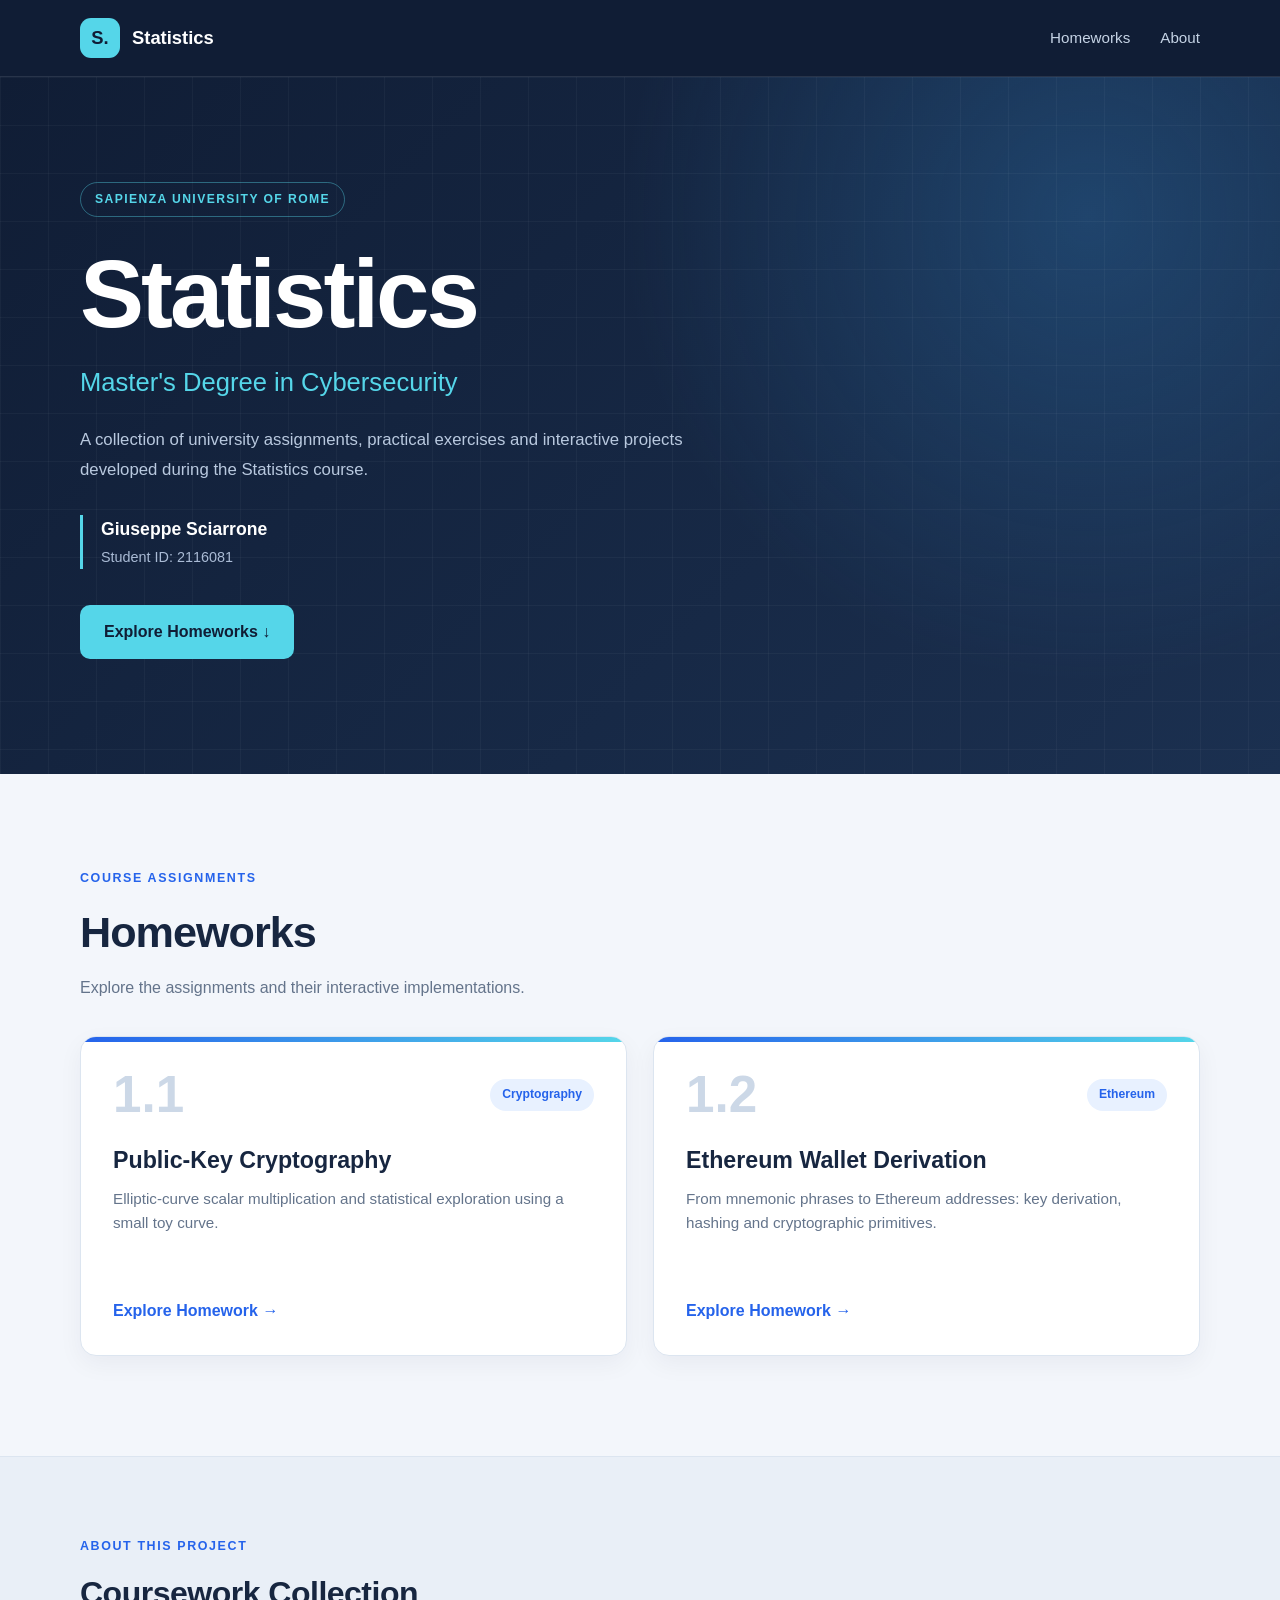
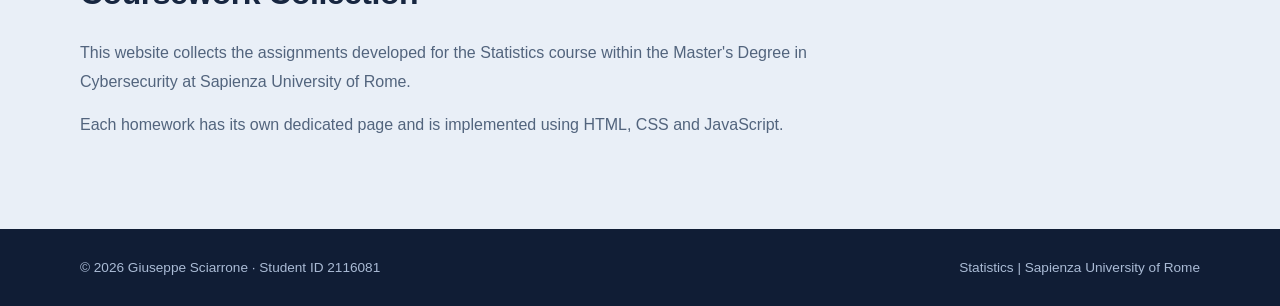
==== index.html @ 92351cca "." ====
<!DOCTYPE html>
<html lang="en">

<head>
    <meta charset="UTF-8">
    <meta name="viewport" content="width=device-width, initial-scale=1.0">

    <title>Statistics | Giuseppe Sciarrone</title>

    <link rel="stylesheet" href="assets/css/style.css">
</head>

<body>

    <!-- NAVIGATION BAR -->
    <nav class="navbar">
        <div class="container nav-content">

            <a href="index.html" class="nav-logo">
                <span class="logo-icon">S.</span>
                <span>Statistics</span>
            </a>

            <div class="nav-links">
                <a href="#homeworks">Homeworks</a>
                <a href="#about">About</a>
            </div>

        </div>
    </nav>

    <!-- HERO SECTION -->
    <header class="hero">
        <div class="container hero-content">

            <span class="hero-label">
                SAPIENZA UNIVERSITY OF ROME
            </span>

            <h1>Statistics</h1>

            <p class="hero-subtitle">
                Master's Degree in Cybersecurity
            </p>

            <p class="hero-description">
                A collection of university assignments,
                practical exercises and interactive projects
                developed during the Statistics course.
            </p>

            <div class="student-info">
                <span class="student-name">
                    Giuseppe Sciarrone
                </span>

                <span class="student-id">
                    Student ID: 2116081
                </span>
            </div>

            <a href="#homeworks" class="hero-button">
                Explore Homeworks &darr;
            </a>

        </div>
    </header>

    <!-- HOMEWORKS SECTION -->
    <main>

        <section id="homeworks" class="homeworks-section">
            <div class="container">

                <div class="section-heading">
                    <div>
                        <span class="section-label">
                            COURSE ASSIGNMENTS
                        </span>

                        <h2>Homeworks</h2>

                        <p>
                            Explore the assignments and
                            their interactive implementations.
                        </p>
                    </div>
                </div>

                <div class="homework-grid">

                    <!-- HOMEWORK 1 -->
                    <article class="homework-card">

                        <div class="card-top">
                            <span class="card-number">1.1</span>
                            <span class="card-tag">Cryptography</span>
                        </div>

                        <div class="card-content">
                            <h3>Public-Key Cryptography</h3>

                            <p>
                                Elliptic-curve scalar multiplication
                                and statistical exploration using
                                a small toy curve.
                            </p>
                        </div>

                        <a href="homeworks/hw1/hw1.html"
                           class="card-link">
                            Explore Homework &rarr;
                        </a>

                    </article>

                    <!-- HOMEWORK 2 -->
                    <article class="homework-card">

                        <div class="card-top">
                            <span class="card-number">1.2</span>
                            <span class="card-tag">Ethereum</span>
                        </div>

                        <div class="card-content">
                            <h3>Ethereum Wallet Derivation</h3>

                            <p>
                                From mnemonic phrases to Ethereum
                                addresses: key derivation, hashing
                                and cryptographic primitives.
                            </p>
                        </div>

                        <a href="homeworks/hw2/hw2.html"
                           class="card-link">
                            Explore Homework &rarr;
                        </a>

                    </article>

                </div>

            </div>
        </section>

        <!-- ABOUT SECTION -->
        <section id="about" class="about-section">
            <div class="container about-content">

                <span class="section-label">
                    ABOUT THIS PROJECT
                </span>

                <h2>Coursework Collection</h2>

                <p>
                    This website collects the assignments
                    developed for the Statistics course
                    within the Master's Degree in Cybersecurity
                    at Sapienza University of Rome.
                </p>

                <p>
                    Each homework has its own dedicated page
                    and is implemented using HTML, CSS
                    and JavaScript.
                </p>

            </div>
        </section>

    </main>

    <!-- FOOTER -->
    <footer class="footer">
        <div class="container footer-content">

            <p>
                &copy; 2026 Giuseppe Sciarrone
                &middot; Student ID 2116081
            </p>

            <p>
                Statistics | Sapienza University of Rome
            </p>

        </div>
    </footer>

</body>
</html>
---- assets/css/style.css ----
/* ==========================================
   STATISTICS HOMEWORKS
   Author: Giuseppe Sciarrone
   Main Stylesheet
========================================== */


/* 1. COLORS AND VARIABLES */

:root {
    --navy: #101d35;
    --navy-light: #1b3050;
    --accent: #55d6e9;
    --blue: #2563eb;

    --background: #f3f6fb;
    --surface: #ffffff;

    --text: #172640;
    --muted: #64748b;
    --border: #dce5f0;

    --radius: 16px;
}


/* 2. GLOBAL STYLES */

* {
    box-sizing: border-box;
}

html {
    scroll-behavior: smooth;
}

body {
    margin: 0;
    font-family: "Segoe UI", Arial, sans-serif;
    background: var(--background);
    color: var(--text);
    line-height: 1.6;
}

a {
    text-decoration: none;
}

a:focus-visible {
    outline: 3px solid var(--accent);
    outline-offset: 4px;
}

.container {
    width: min(1120px, calc(100% - 48px));
    margin: 0 auto;
}


/* 3. NAVIGATION BAR */

.navbar {
    background: var(--navy);
    border-bottom: 1px solid rgba(255, 255, 255, 0.1);
}

.nav-content {
    min-height: 76px;
    display: flex;
    align-items: center;
    justify-content: space-between;
    gap: 24px;
}

.nav-logo {
    display: flex;
    align-items: center;
    gap: 12px;

    color: white;
    font-size: 1.15rem;
    font-weight: 700;
}

.logo-icon {
    display: flex;
    align-items: center;
    justify-content: center;

    width: 40px;
    height: 40px;

    border-radius: 11px;
    background: var(--accent);
    color: var(--navy);
    font-weight: 800;
}

.nav-links {
    display: flex;
    align-items: center;
    gap: 30px;
}

.nav-links a {
    color: #c5d3e5;
    font-size: 0.95rem;
    transition: color 0.2s ease;
}

.nav-links a:hover {
    color: var(--accent);
}


/* 4. HERO SECTION */

.hero {
    position: relative;
    overflow: hidden;

    padding: 105px 0 115px;

    background:
        radial-gradient(
            circle at 85% 20%,
            rgba(49, 126, 190, 0.32),
            transparent 38%
        ),
        linear-gradient(
            135deg,
            #101d35 0%,
            #1b3050 100%
        );

    color: white;
}

/* Decorative grid pattern */

.hero::before {
    content: "";
    position: absolute;
    inset: 0;

    background-image:
        linear-gradient(
            rgba(255, 255, 255, 0.035) 1px,
            transparent 1px
        ),
        linear-gradient(
            90deg,
            rgba(255, 255, 255, 0.035) 1px,
            transparent 1px
        );

    background-size: 48px 48px;
    pointer-events: none;
}

.hero-content {
    position: relative;
    z-index: 1;
    max-width: 1120px;
}

.hero-label {
    display: inline-block;
    margin-bottom: 22px;

    padding: 7px 14px;
    border: 1px solid rgba(85, 214, 233, 0.4);
    border-radius: 30px;

    color: var(--accent);
    font-size: 0.76rem;
    font-weight: 700;
    letter-spacing: 1.4px;
}

.hero h1 {
    margin: 0;
    font-size: clamp(3.5rem, 8vw, 6rem);
    font-weight: 800;
    letter-spacing: -3px;
    line-height: 1.15;
}

.hero-subtitle {
    margin: 12px 0 22px;
    color: var(--accent);
    font-size: clamp(1.15rem, 3vw, 1.6rem);
    font-weight: 500;
}

.hero-description {
    max-width: 620px;
    margin-bottom: 30px;

    color: #b9c9df;
    font-size: 1.05rem;
    line-height: 1.8;
}

.student-info {
    display: flex;
    flex-direction: column;
    gap: 3px;

    margin: 30px 0 36px;
    padding-left: 18px;

    border-left: 3px solid var(--accent);
}

.student-name {
    font-size: 1.1rem;
    font-weight: 700;
}

.student-id {
    color: #aabbd5;
    font-size: 0.9rem;
}

.hero-button {
    display: inline-flex;
    align-items: center;
    gap: 10px;

    padding: 14px 24px;

    background: var(--accent);
    color: var(--navy);

    border-radius: 10px;
    font-weight: 700;

    transition:
        transform 0.2s ease,
        background 0.2s ease;
}

.hero-button:hover {
    background: #8be5f1;
    transform: translateY(-3px);
}


/* 5. HOMEWORKS SECTION */

.homeworks-section {
    padding: 90px 0 100px;
}

.section-label {
    color: var(--blue);
    font-size: 0.78rem;
    font-weight: 800;
    letter-spacing: 1.6px;
}

.section-heading {
    margin-bottom: 36px;
}

.section-heading h2 {
    margin: 8px 0;
    font-size: clamp(2rem, 5vw, 2.7rem);
    letter-spacing: -1px;
}

.section-heading p {
    margin: 0;
    color: var(--muted);
}


/* 6. HOMEWORK CARDS */

.homework-grid {
    display: grid;
    grid-template-columns: repeat(2, minmax(0, 1fr));
    gap: 26px;
}

.homework-card {
    position: relative;
    overflow: hidden;

    display: flex;
    flex-direction: column;

    min-height: 320px;
    padding: 32px;

    background: var(--surface);
    border: 1px solid var(--border);
    border-radius: var(--radius);

    box-shadow: 0 8px 25px rgba(16, 29, 53, 0.05);

    transition:
        transform 0.25s ease,
        box-shadow 0.25s ease;
}

/* Colored line on top of each card */

.homework-card::before {
    content: "";
    position: absolute;
    top: 0;
    left: 0;
    right: 0;

    height: 5px;
    background: linear-gradient(
        90deg,
        var(--blue),
        var(--accent)
    );
}

.homework-card:hover {
    transform: translateY(-6px);
    box-shadow: 0 18px 40px rgba(16, 29, 53, 0.12);
}

.card-top {
    display: flex;
    align-items: center;
    justify-content: space-between;
    gap: 12px;

    margin-bottom: 24px;
}

.card-number {
    color: #ccd8e7;
    font-size: 3.2rem;
    font-weight: 800;
    line-height: 1;
}

.card-tag {
    padding: 6px 12px;

    background: #e8f1ff;
    color: var(--blue);

    border-radius: 30px;
    font-size: 0.76rem;
    font-weight: 700;
}

.card-content h3 {
    margin: 0 0 12px;
    font-size: 1.45rem;
    line-height: 1.3;
}

.card-content p {
    margin: 0 0 28px;
    color: var(--muted);
    font-size: 0.95rem;
}

.card-link {
    display: inline-flex;
    align-items: center;

    width: fit-content;
    margin-top: auto;

    color: var(--blue);
    font-weight: 700;

    transition: transform 0.2s ease;
}

.card-link:hover {
    transform: translateX(5px);
}

/* Homework with multiple exercises */

.homework-card--multi {
    grid-column: 1 / -1;
}

.exercise-grid {
    display: grid;
    grid-template-columns: repeat(auto-fit,
            minmax(min(100%, 280px), 1fr));
    gap: 18px;
}

.exercise-link {
    display: flex;
    flex-direction: column;
    gap: 12px;

    padding: 24px;
    min-height: 215px;

    background: #f1f5fb;
    border: 1px solid #c5d3e5;
    border-radius: 12px;

    transition:
        background 0.2s ease,
        border-color 0.2s ease,
        transform 0.2s ease,
        box-shadow 0.2s ease;
}

.exercise-link:hover {
    background: #e8f1ff;
    border-color: var(--blue);
    transform: translateY(-3px);

    box-shadow:
        0 8px 20px rgba(16, 29, 53, 0.07);
}

.exercise-number {
    color: var(--blue);
    font-size: 0.72rem;
    font-weight: 800;
    letter-spacing: 1.2px;
}

.exercise-title {
    color: var(--navy);
    font-size: 1.12rem;
    line-height: 1.4;
}

.exercise-description {
    color: #52647d;
    font-size: 0.9rem;
    line-height: 1.7;
}

.exercise-action {
    display: inline-flex;
    align-items: center;

    margin-top: auto;
    padding-top: 8px;

    color: var(--blue);
    font-size: 0.88rem;
    font-weight: 700;
}


/* 7. ABOUT SECTION */

.about-section {
    padding: 75px 0;
    background: #e9eff7;
    border-top: 1px solid var(--border);
}

.about-content {
    max-width: 1120px;
}

.about-content h2 {
    margin: 10px 0 20px;
    font-size: 2rem;
    letter-spacing: -0.5px;
}

.about-content p {
    max-width: 750px;
    margin: 0 0 14px;

    color: #52647d;
    line-height: 1.8;
}


/* 8. FOOTER */

.footer {
    background: var(--navy);
    color: #aabbd5;
    padding: 28px 0;
}

.footer-content {
    display: flex;
    align-items: center;
    justify-content: space-between;
    gap: 20px;
    flex-wrap: wrap;
}

.footer-content p {
    margin: 0;
    font-size: 0.85rem;
}


/* 9. RESPONSIVE DESIGN */

@media (max-width: 768px) {

    .hero {
        padding: 75px 0 85px;
    }

    .hero h1 {
        letter-spacing: -2px;
    }

    .homeworks-section {
        padding: 65px 0;
    }

    .homework-grid {
        grid-template-columns: 1fr;
    }

    .homework-card {
        min-height: 290px;
    }

    .about-section {
        padding: 55px 0;
    }

    .footer-content {
        flex-direction: column;
        align-items: flex-start;
    }
}

@media (max-width: 480px) {

    .container {
        width: calc(100% - 32px);
    }

    .nav-content {
        min-height: 68px;
    }

    .nav-links {
        gap: 15px;
    }

    .nav-links a {
        font-size: 0.85rem;
    }

    .hero-label {
        font-size: 0.65rem;
        letter-spacing: 0.8px;
    }

    .hero-description {
        font-size: 0.95rem;
    }

    .homework-card {
        padding: 25px;
    }
}

@media (prefers-reduced-motion: reduce) {

    html {
        scroll-behavior: auto;
    }

    *,
    *::before,
    *::after {
        transition: none !important;
    }
}
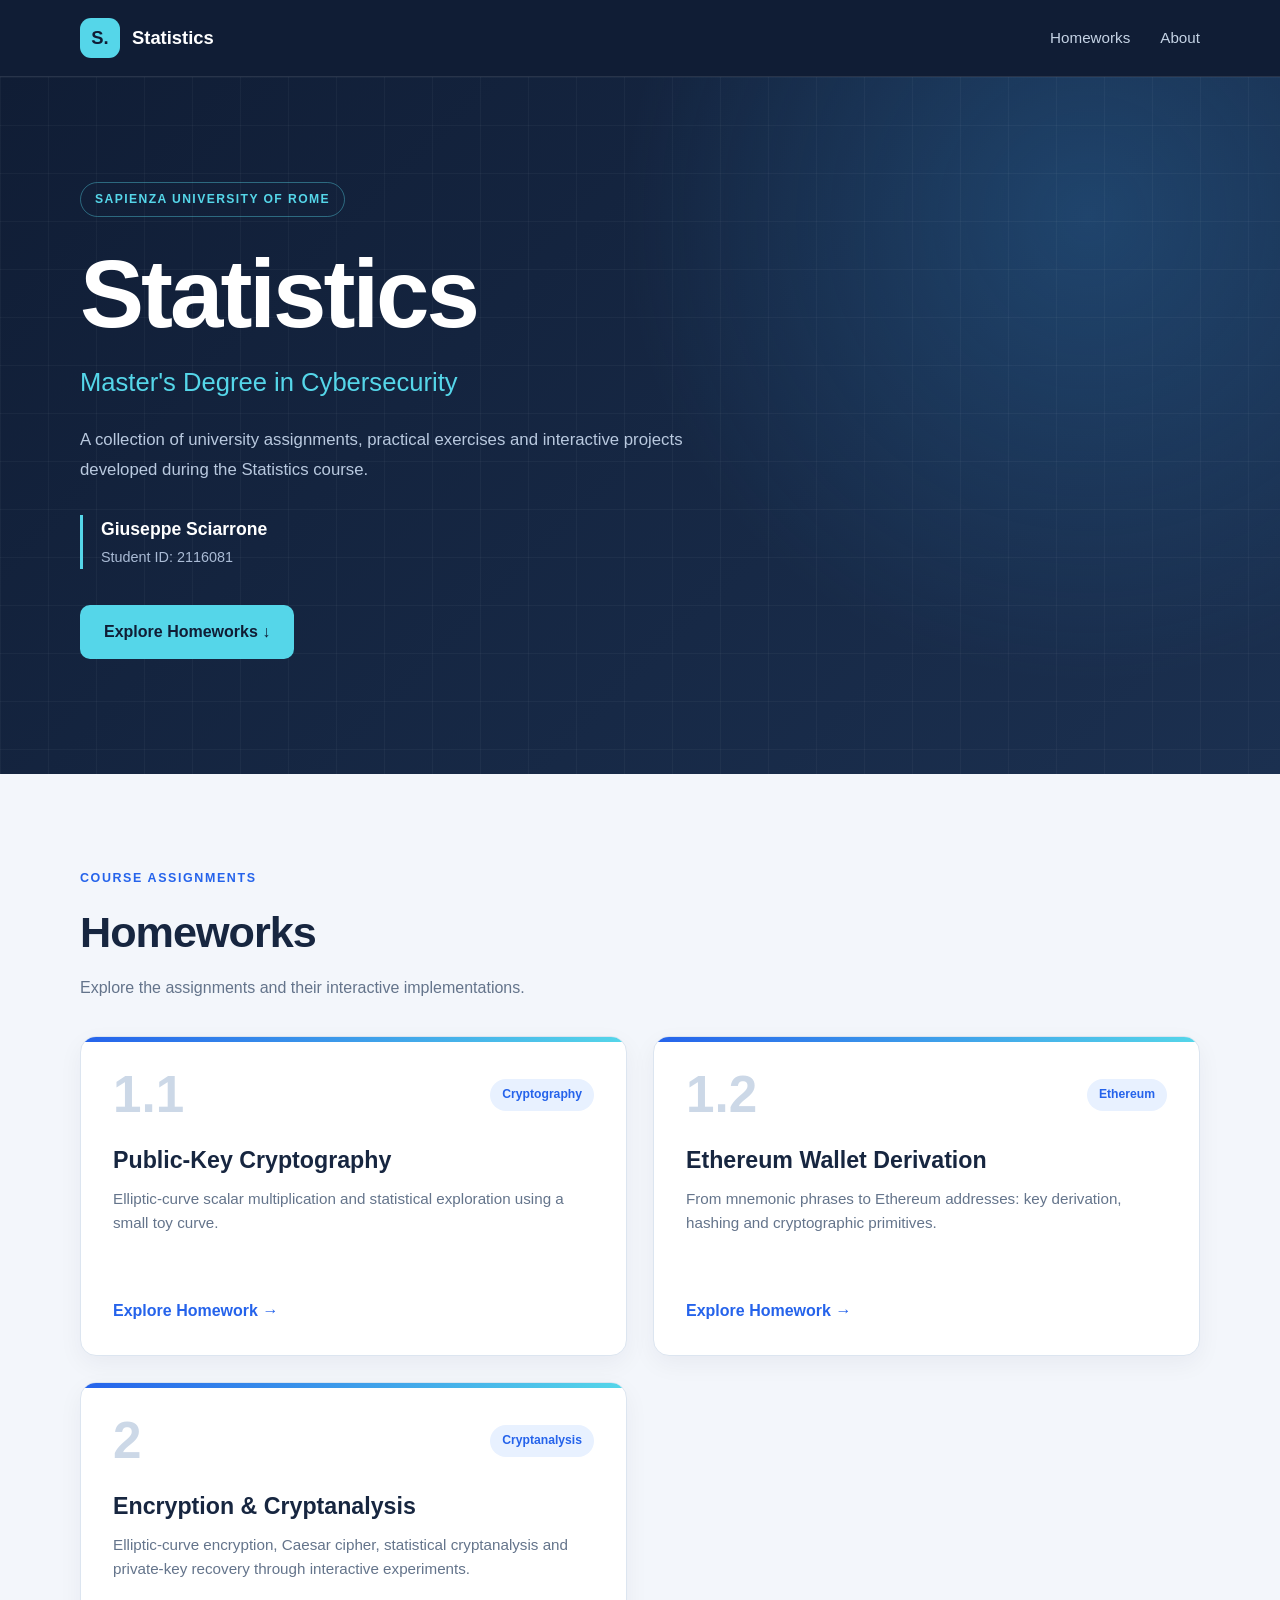
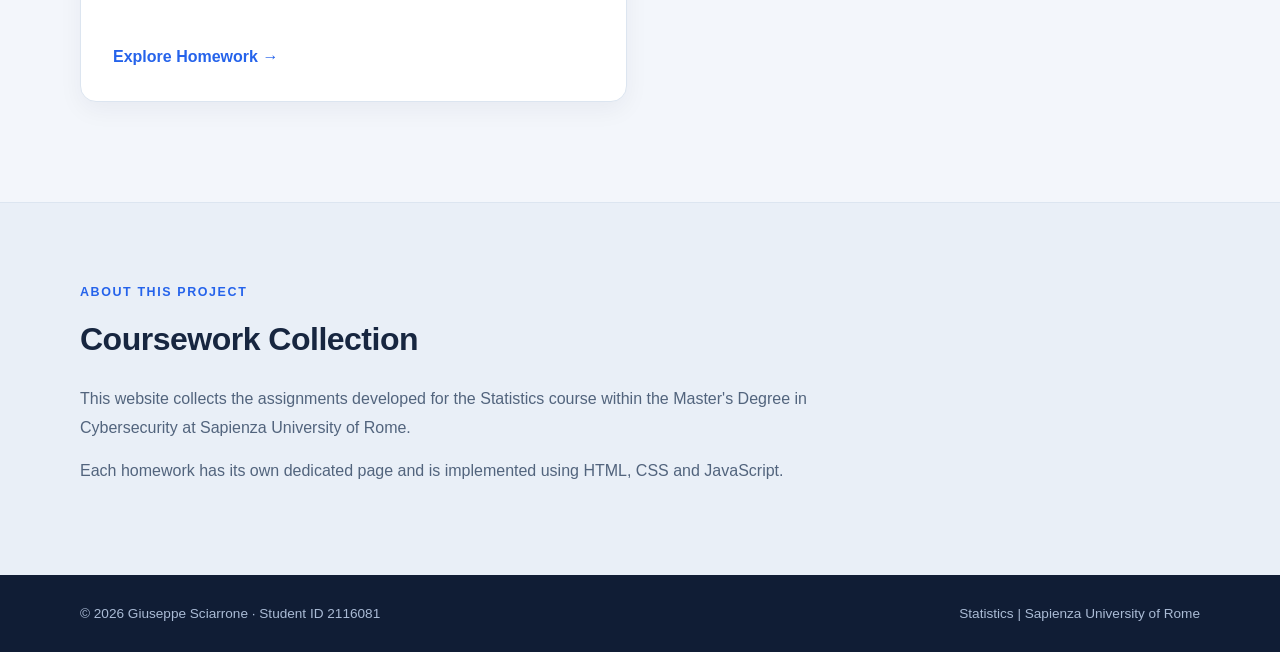
==== commit 1747ab22: "SETTINGS" ====
--- a/index.html
+++ b/index.html
@@ -90,7 +90,7 @@
 
                 <div class="homework-grid">
 
-                    <!-- HOMEWORK 1 -->
+                    <!-- HOMEWORK 1.1 -->
                     <article class="homework-card">
 
                         <div class="card-top">
@@ -115,7 +115,7 @@
 
                     </article>
 
-                    <!-- HOMEWORK 2 -->
+                    <!-- HOMEWORK 1.2 -->
                     <article class="homework-card">
 
                         <div class="card-top">
@@ -139,6 +139,31 @@
                         </a>
 
                     </article>
+
+                    <!-- HOMEWORK 2 -->
+                    <article class="homework-card">
+                    
+                        <div class="card-top">
+                            <span class="card-number">2</span>
+                            <span class="card-tag">Cryptanalysis</span>
+                        </div>
+                    
+                        <div class="card-content">
+                            <h3>Encryption &amp; Cryptanalysis</h3>
+                    
+                            <p>
+                                Elliptic-curve encryption, Caesar cipher,
+                                statistical cryptanalysis and private-key
+                                recovery through interactive experiments.
+                            </p>
+                        </div>
+                    
+                        <a href="homeworks/hw2-cryptanalysis/hw2.html" class="card-link">
+                            Explore Homework &rarr;
+                        </a>
+                    
+                    </article>
+
 
                 </div>
 
--- a/assets/css/style.css
+++ b/assets/css/style.css
@@ -292,7 +292,7 @@
     display: flex;
     flex-direction: column;
 
-    min-height: 320px;
+    height: 320px;
     padding: 32px;
 
     background: var(--surface);
@@ -527,7 +527,8 @@
     }
 
     .homework-card {
-        min-height: 290px;
+        height: auto;
+        min-height: 320px;
     }
 
     .about-section {
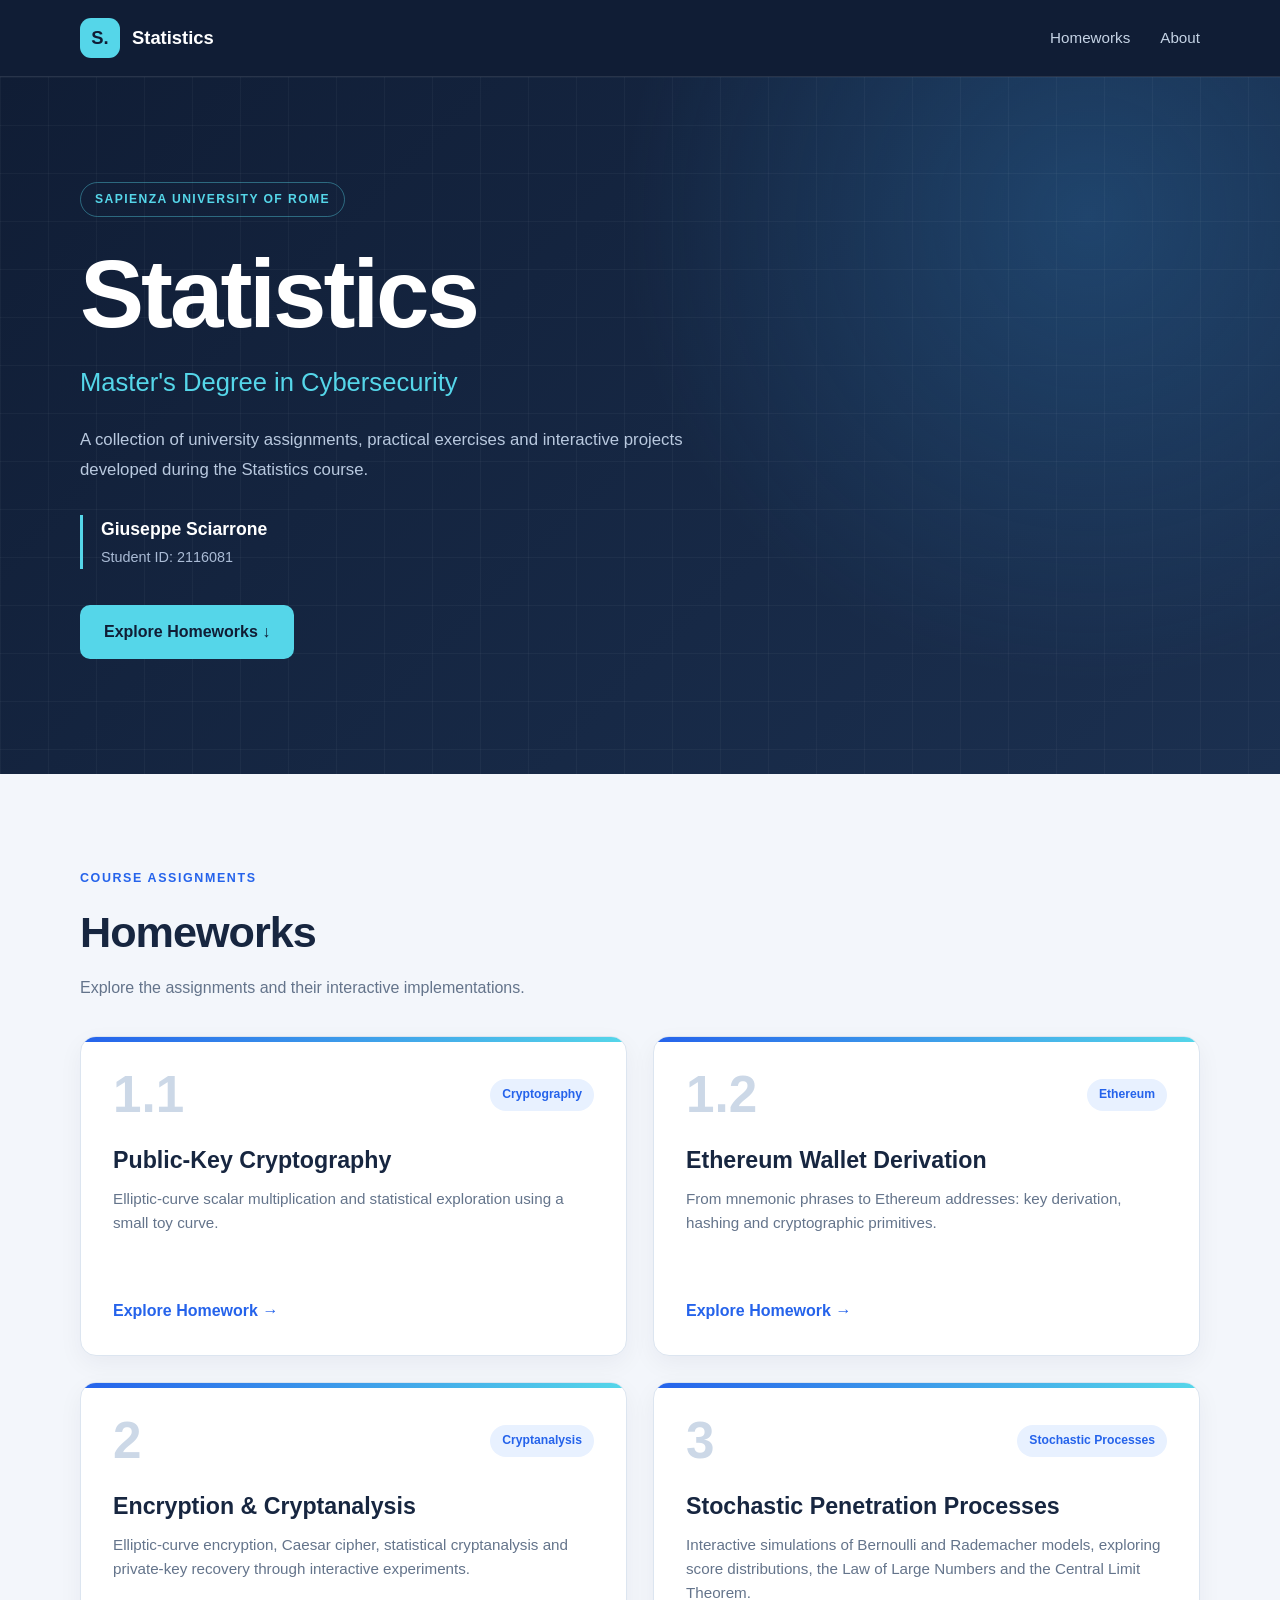
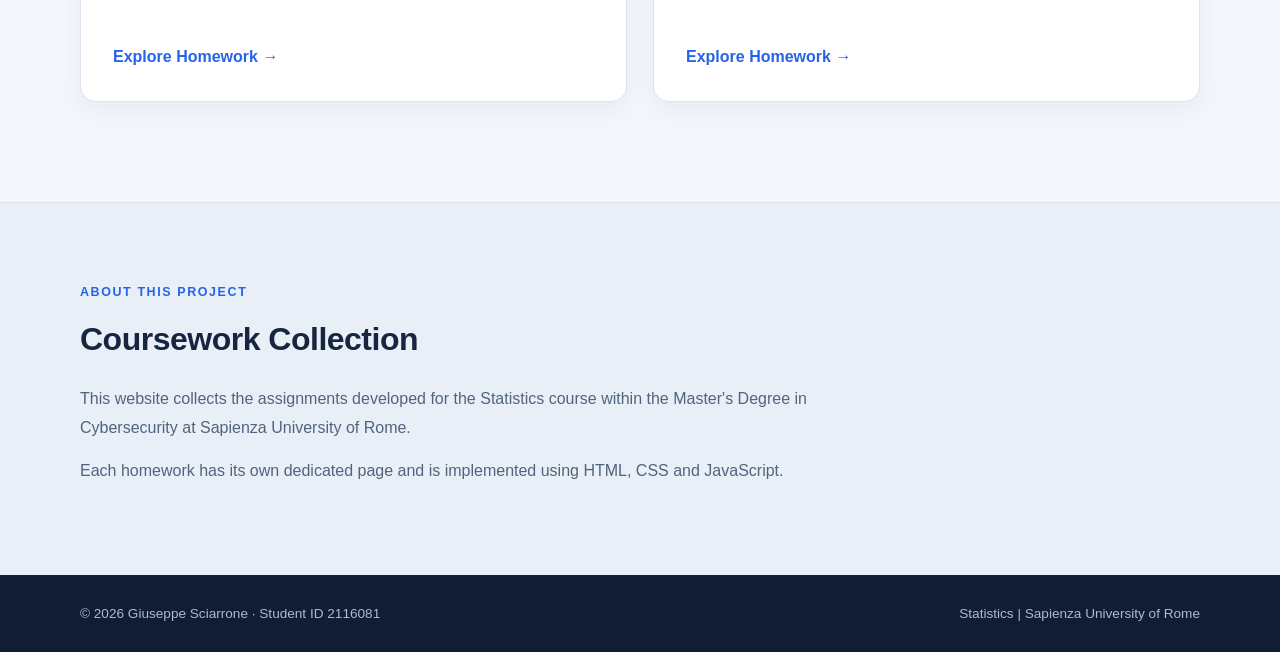
==== commit e578f88e: "index hw3" ====
--- a/index.html
+++ b/index.html
@@ -164,6 +164,31 @@
                     
                     </article>
 
+                    <!-- HOMEWORK 3 -->
+                    <article class="homework-card">
+                    
+                        <div class="card-top">
+                            <span class="card-number">3</span>
+                            <span class="card-tag">Stochastic Processes</span>
+                        </div>
+                    
+                        <div class="card-content">
+                            <h3>Stochastic Penetration Processes</h3>
+                    
+                            <p>
+                                Interactive simulations of Bernoulli and
+                                Rademacher models, exploring score distributions,
+                                the Law of Large Numbers and the
+                                Central Limit Theorem.
+                            </p>
+                        </div>
+                    
+                        <a href="homeworks/hw3/hw3.html" class="card-link">
+                            Explore Homework &rarr;
+                        </a>
+                    
+                    </article>
+
 
                 </div>
 
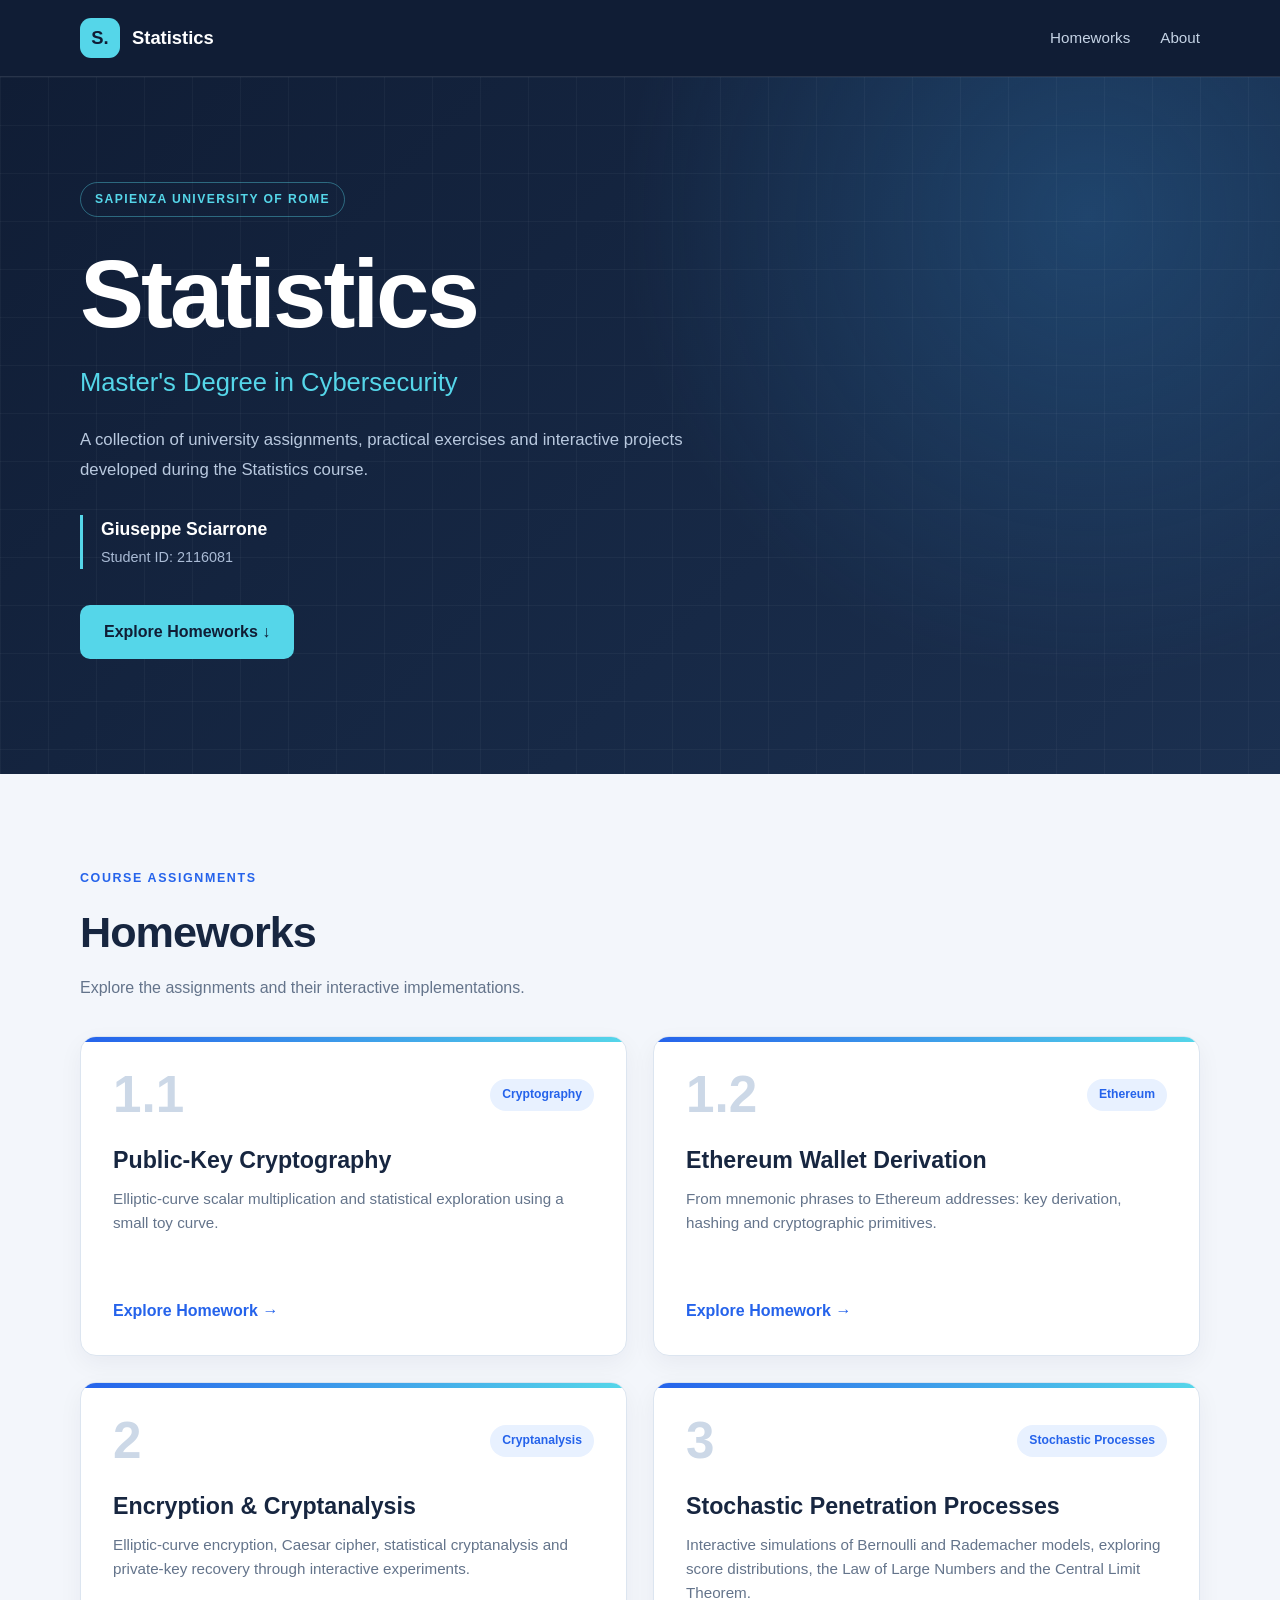
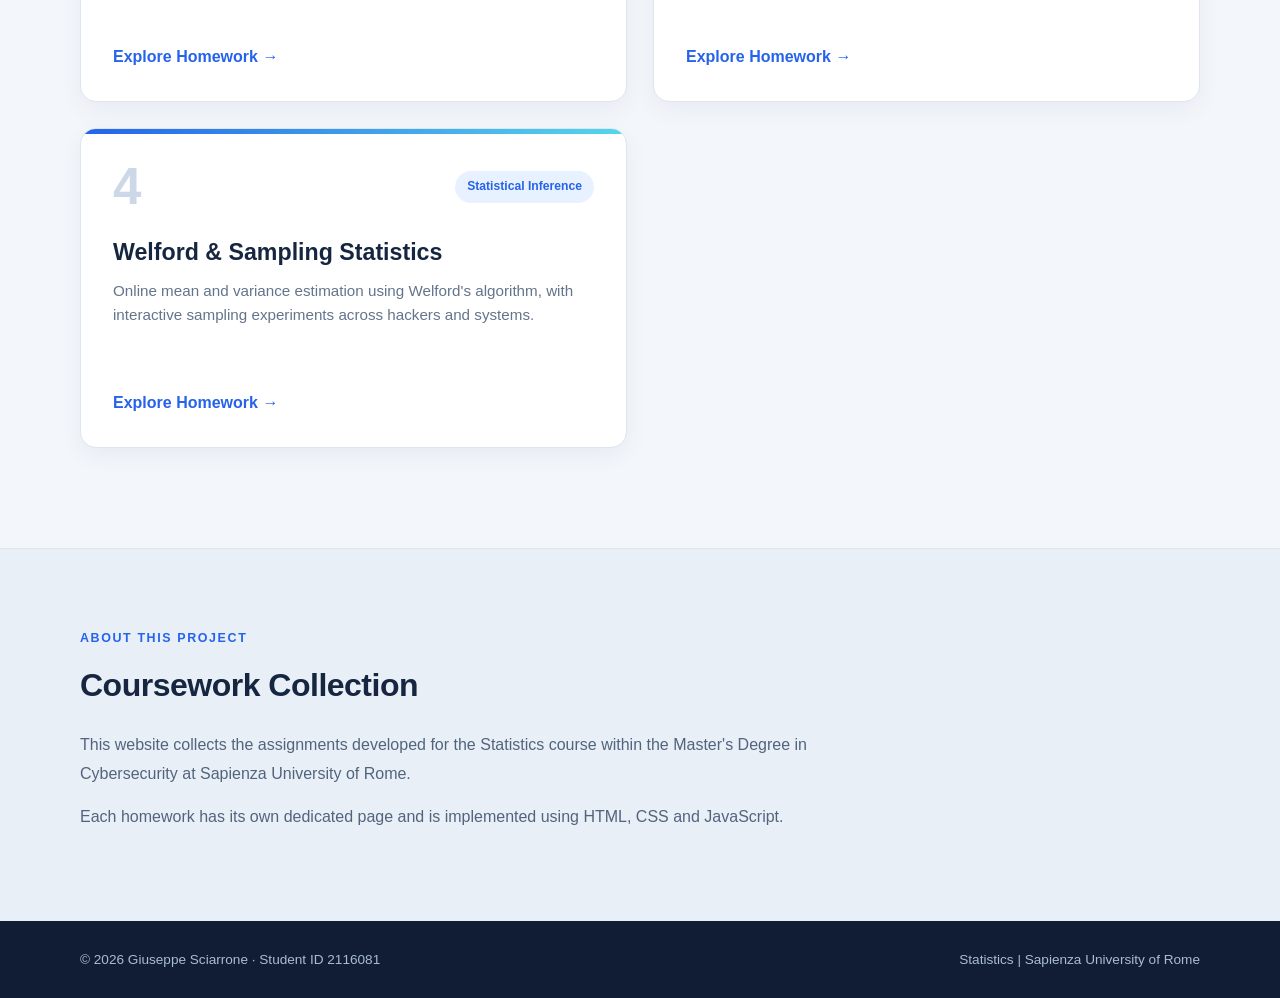
==== commit 0d07e952: "HW4 + UPDATE" ====
--- a/index.html
+++ b/index.html
@@ -189,6 +189,30 @@
                     
                     </article>
 
+                    <!-- HOMEWORK 4 -->
+                    <article class="homework-card">
+                    
+                        <div class="card-top">
+                            <span class="card-number">4</span>
+                            <span class="card-tag">Statistical Inference</span>
+                        </div>
+                    
+                        <div class="card-content">
+                            <h3>Welford &amp; Sampling Statistics</h3>
+                    
+                            <p>
+                                Online mean and variance estimation using
+                                Welford's algorithm, with interactive sampling
+                                experiments across hackers and systems.
+                            </p>
+                        </div>
+                    
+                        <a href="homeworks/hw4/hw4.html" class="card-link">
+                            Explore Homework &rarr;
+                        </a>
+                    
+                    </article>
+
 
                 </div>
 
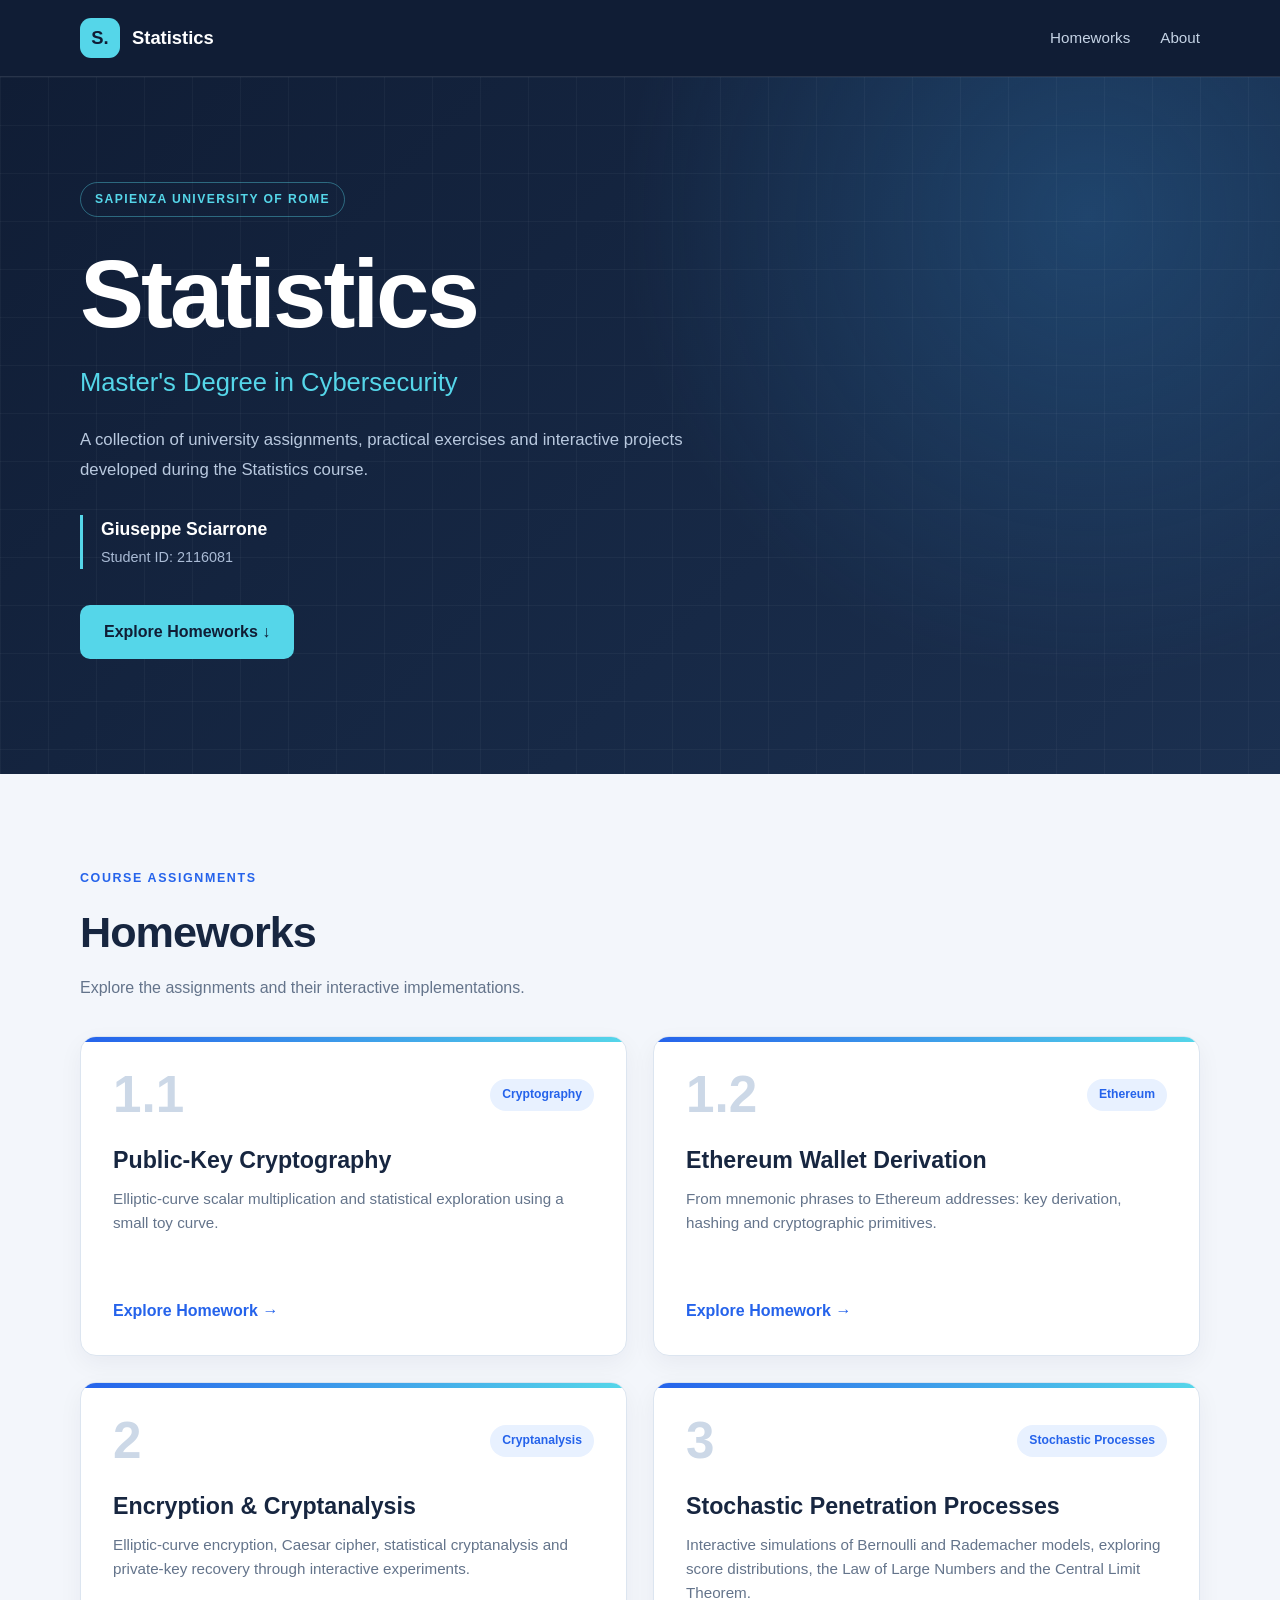
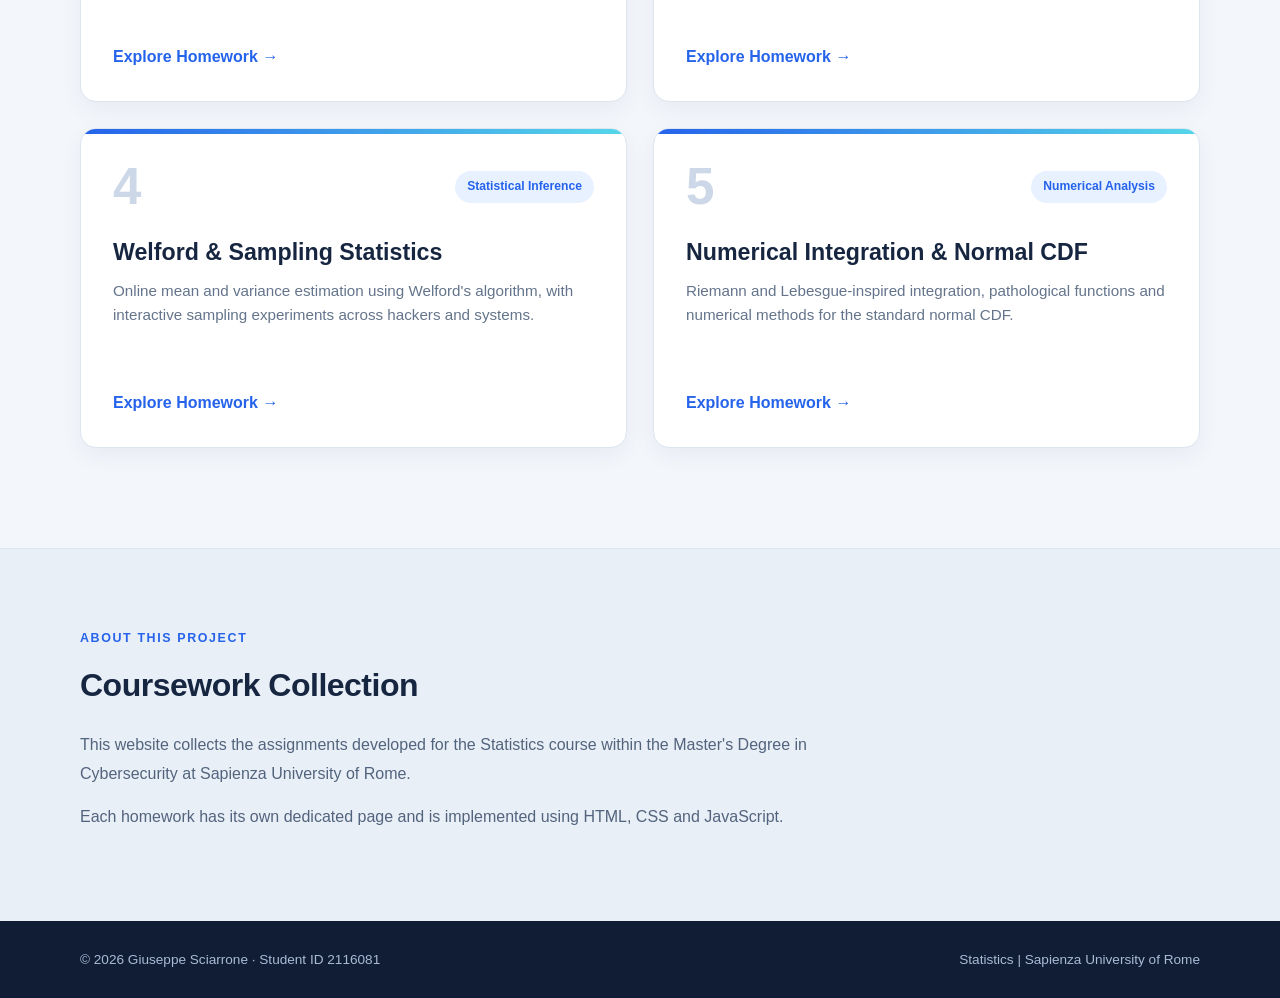
==== commit 57bae276: "HOMEWORK 5" ====
--- a/index.html
+++ b/index.html
@@ -214,6 +214,26 @@
                     </article>
 
 
+                    <!-- HOMEWORK 5 -->
+                    <article class="homework-card">
+                        <div class="card-top">
+                            <span class="card-number">5</span>
+                            <span class="card-tag">Numerical Analysis</span>
+                        </div>
+                        <div class="card-content">
+                            <h3>Numerical Integration &amp; Normal CDF</h3>
+                            <p>
+                                Riemann and Lebesgue-inspired integration,
+                                pathological functions and numerical methods
+                                for the standard normal CDF.
+                            </p>
+                        </div>
+                        <a href="homeworks/hw5/hw5.html" class="card-link">
+                            Explore Homework &rarr;
+                        </a>
+                    </article>
+
+
                 </div>
 
             </div>
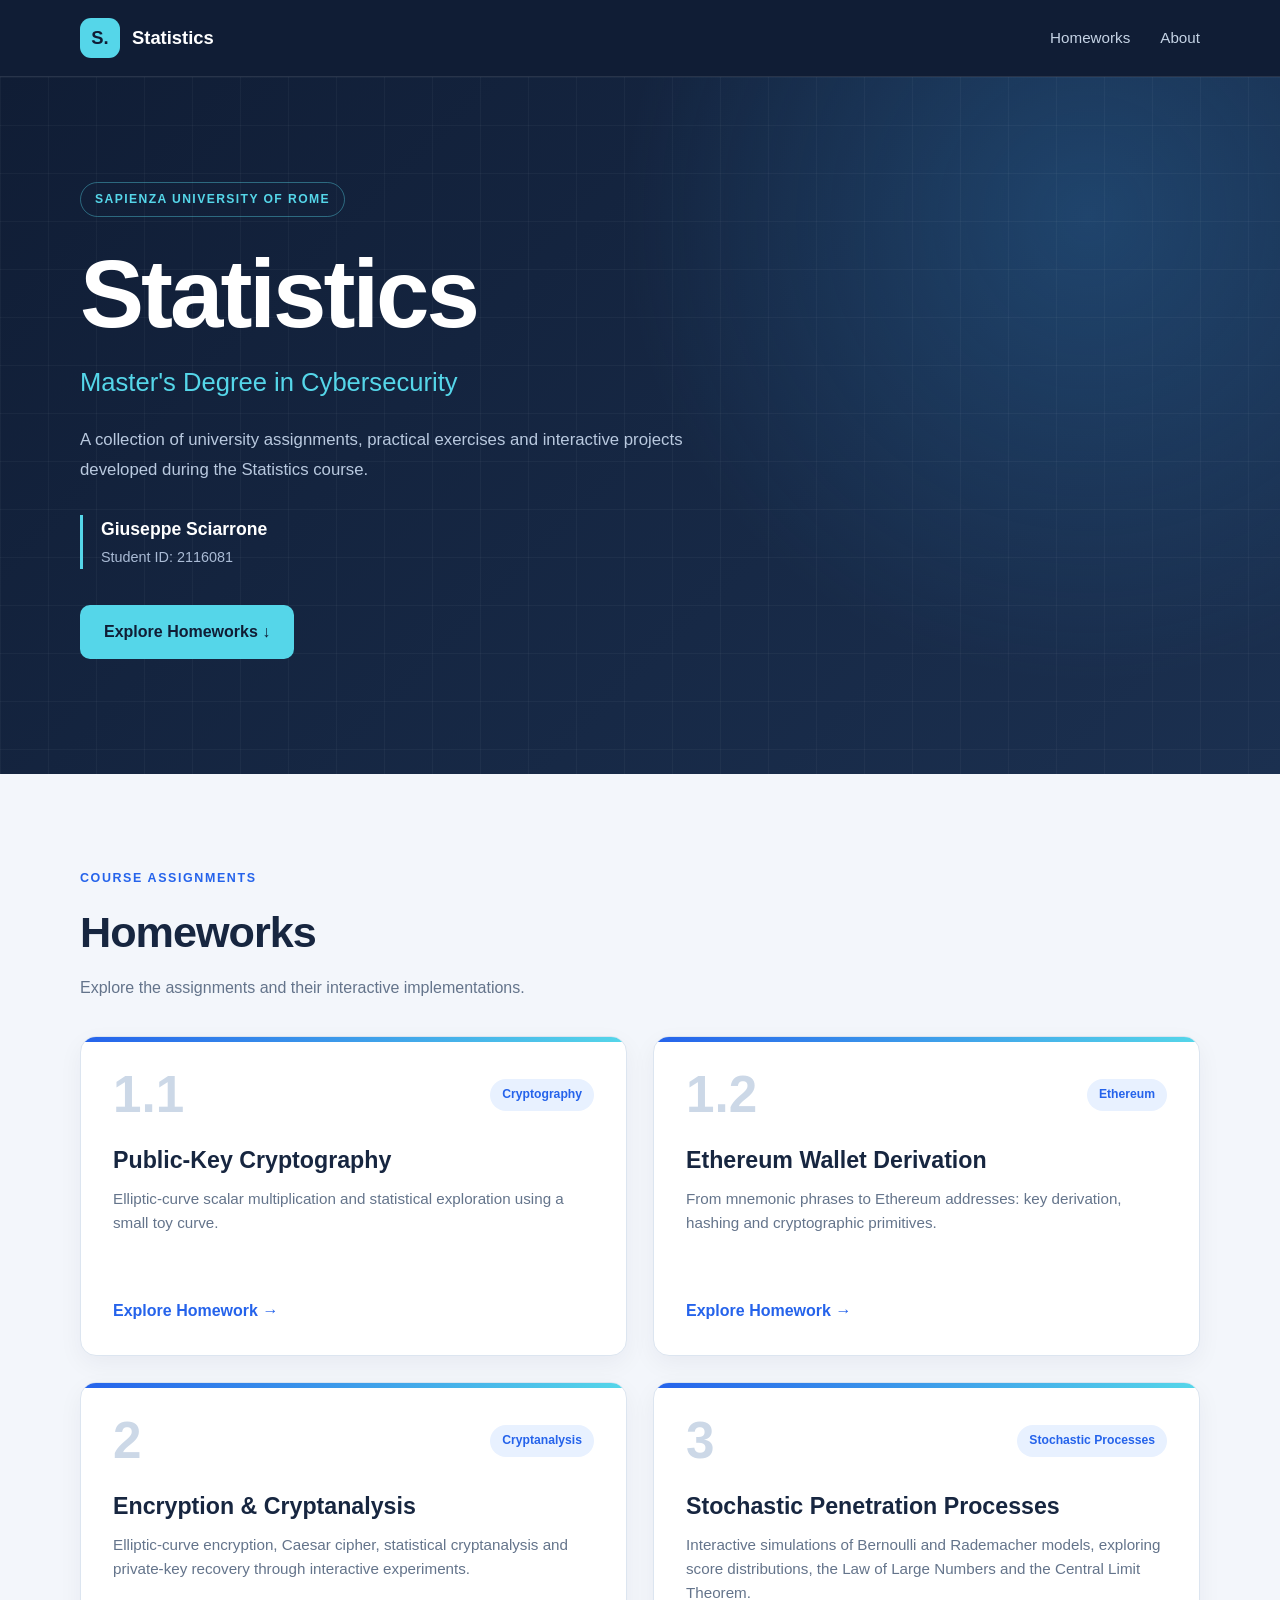
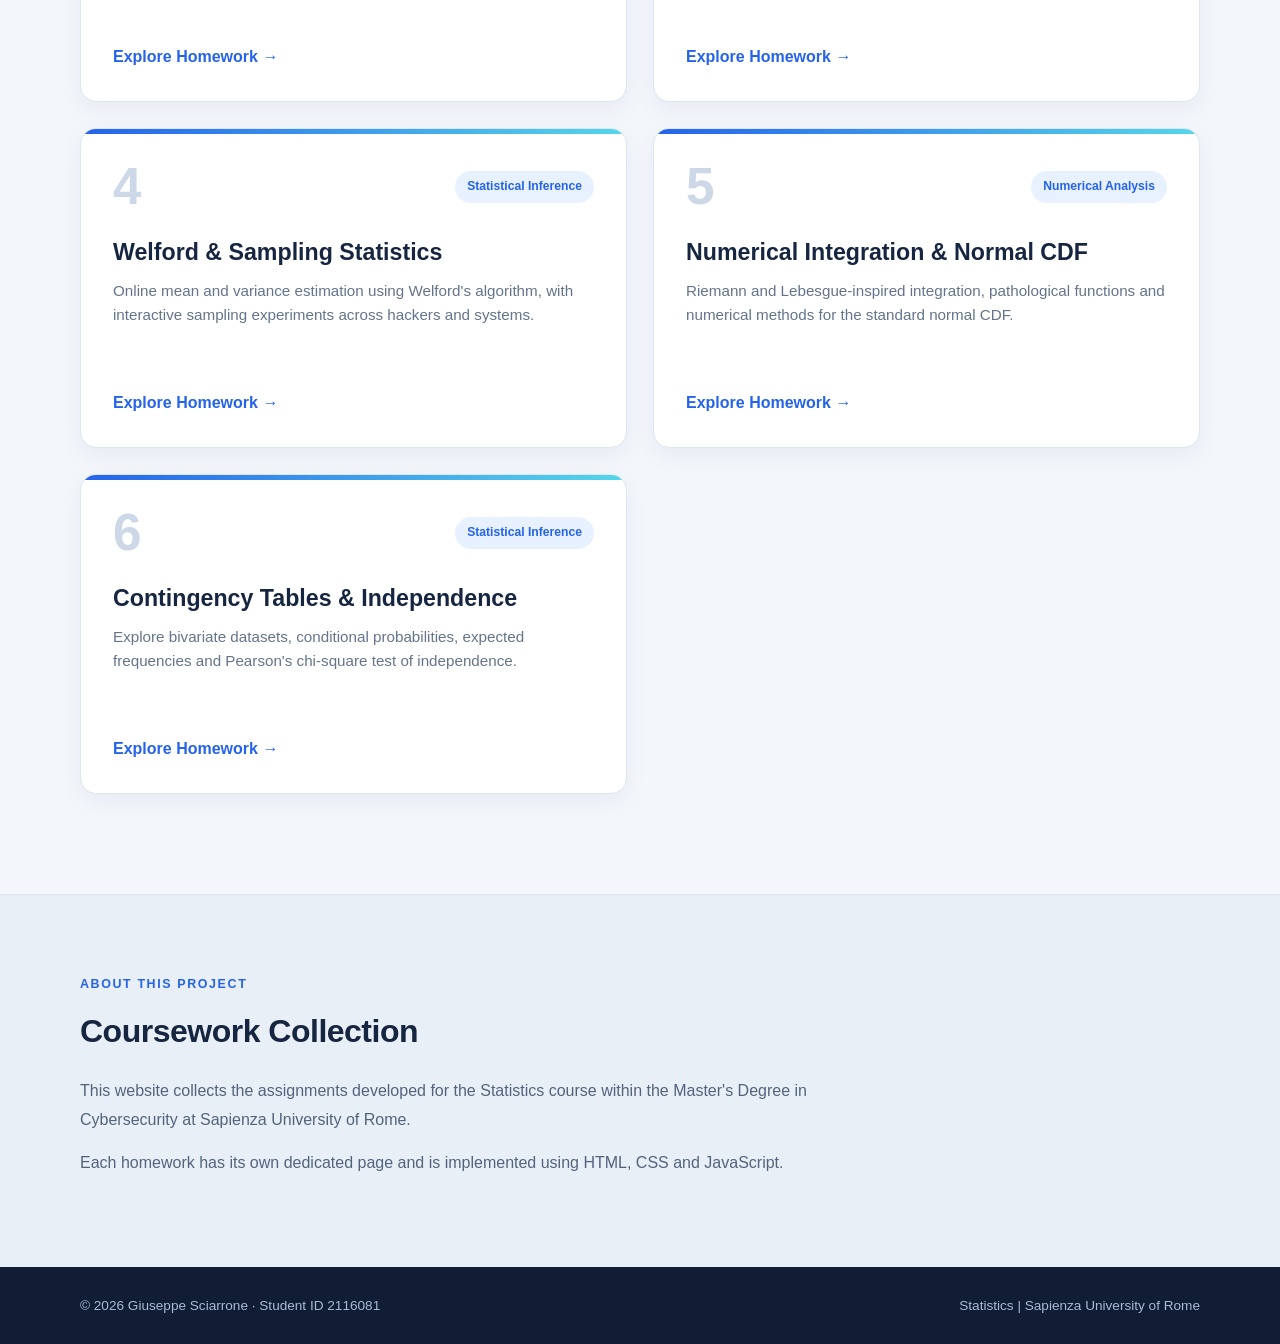
==== commit 0ca0d3be: "HOMEWORK 6" ====
--- a/index.html
+++ b/index.html
@@ -233,6 +233,30 @@
                         </a>
                     </article>
 
+                    <!-- HOMEWORK 6 -->
+                    <article class="homework-card">
+
+                        <div class="card-top">
+                            <span class="card-number">6</span>
+                            <span class="card-tag">Statistical Inference</span>
+                        </div>
+
+                        <div class="card-content">
+                            <h3>Contingency Tables &amp; Independence</h3>
+
+                            <p>
+                                Explore bivariate datasets, conditional
+                                probabilities, expected frequencies and
+                                Pearson's chi-square test of independence.
+                            </p>
+                        </div>
+
+                        <a href="homeworks/hw6/hw6.html" class="card-link">
+                            Explore Homework &rarr;
+                        </a>
+
+                    </article>
+
 
                 </div>
 
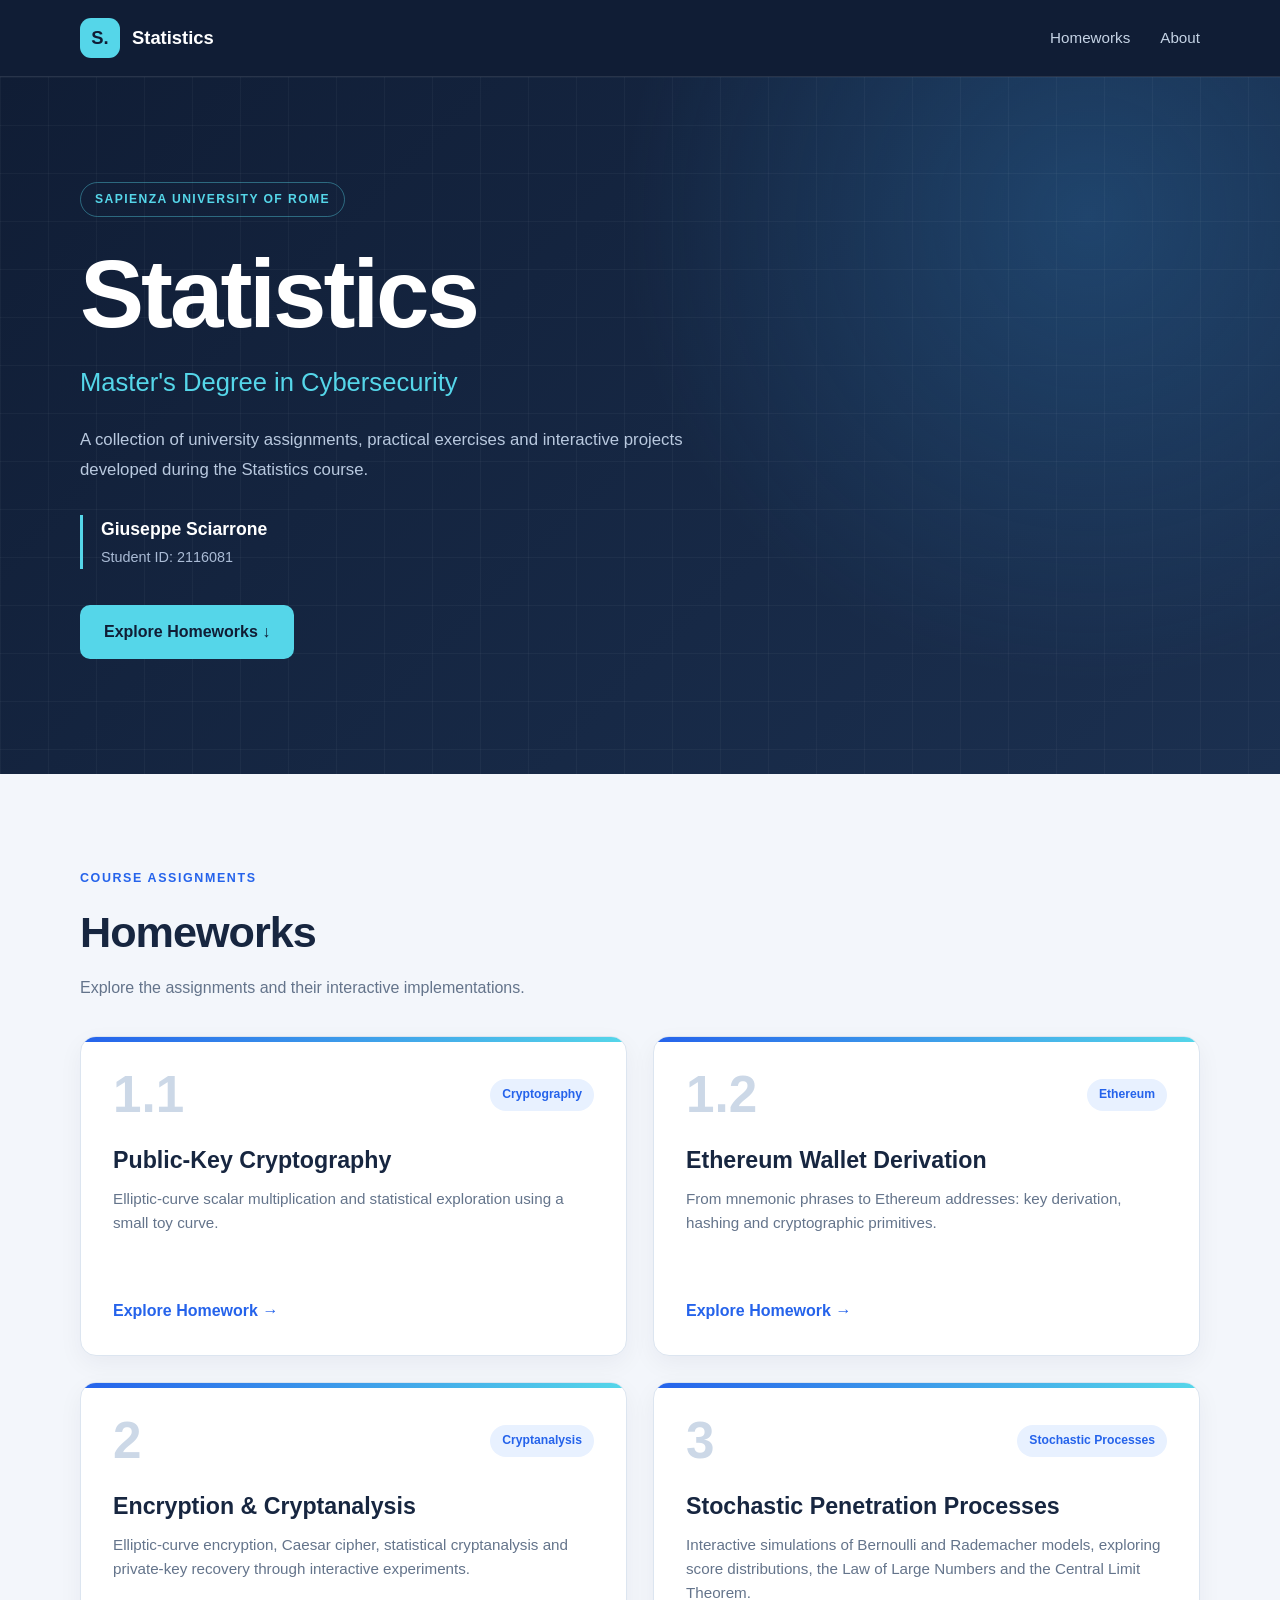
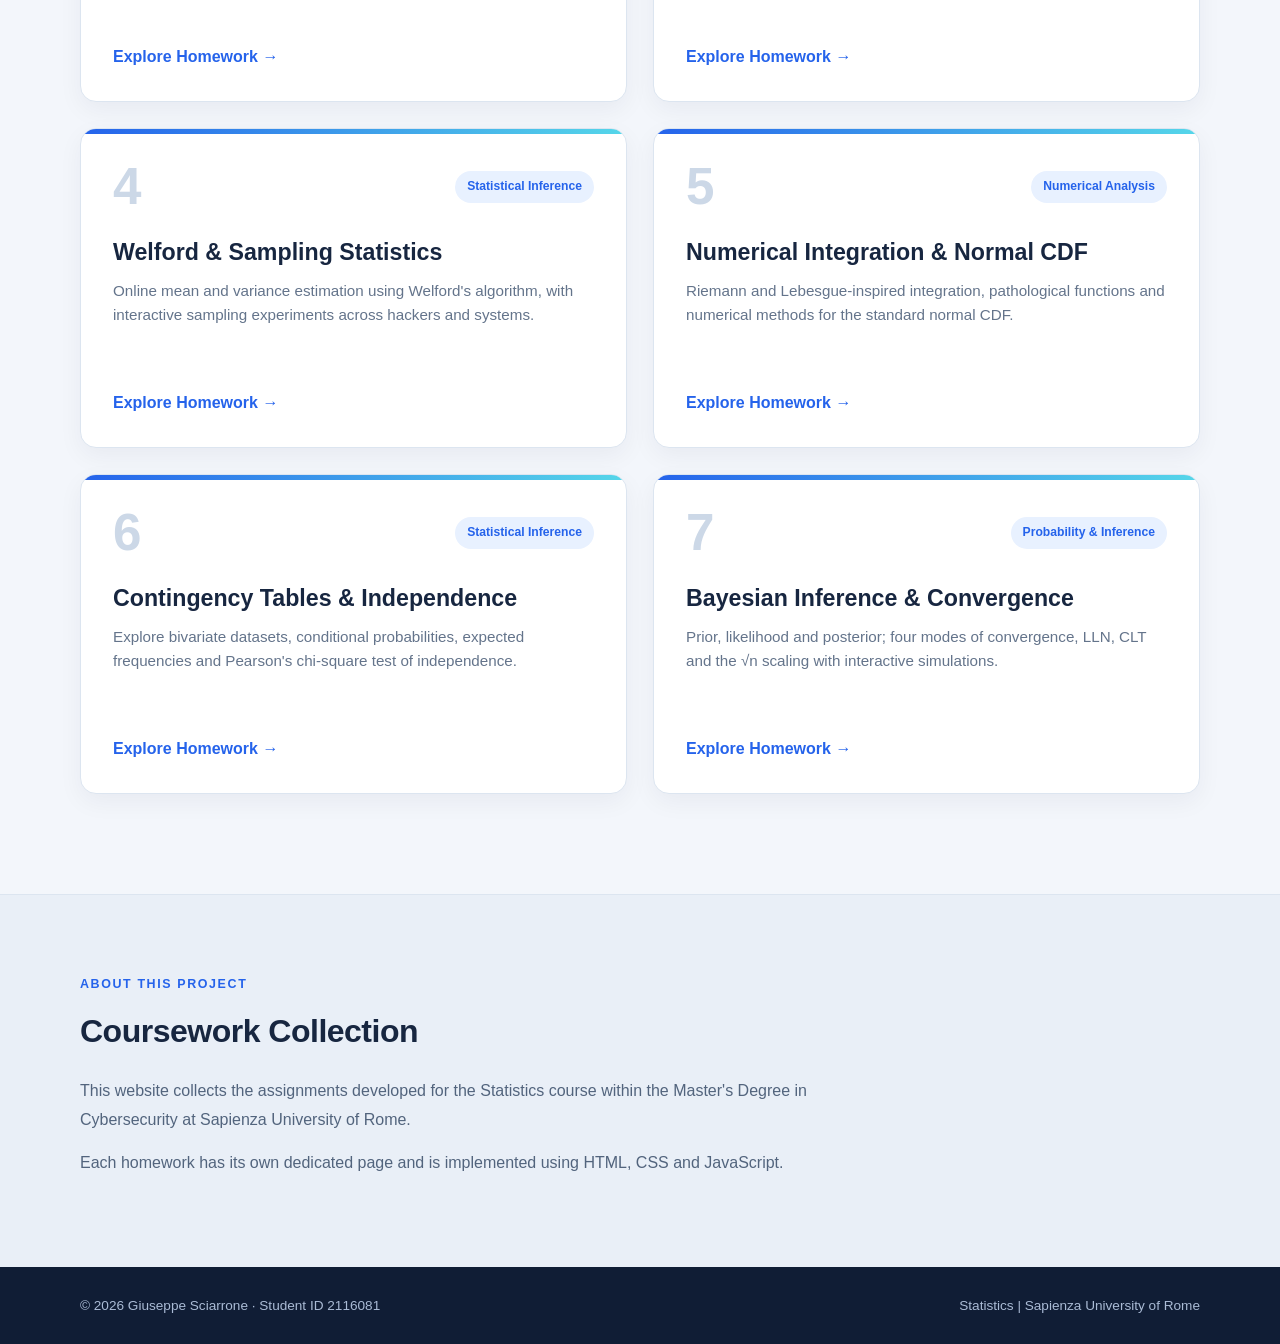
==== commit 2a7e75d3: "HOMEWORK 7" ====
--- a/index.html
+++ b/index.html
@@ -233,30 +233,32 @@
                         </a>
                     </article>
 
+
                     <!-- HOMEWORK 6 -->
                     <article class="homework-card">
-
                         <div class="card-top">
                             <span class="card-number">6</span>
                             <span class="card-tag">Statistical Inference</span>
                         </div>
-
                         <div class="card-content">
                             <h3>Contingency Tables &amp; Independence</h3>
-
-                            <p>
-                                Explore bivariate datasets, conditional
-                                probabilities, expected frequencies and
-                                Pearson's chi-square test of independence.
-                            </p>
-                        </div>
-
-                        <a href="homeworks/hw6/hw6.html" class="card-link">
-                            Explore Homework &rarr;
-                        </a>
-
-                    </article>
-
+                            <p>Explore bivariate datasets, conditional probabilities, expected frequencies and Pearson's chi-square test of independence.</p>
+                        </div>
+                        <a href="homeworks/hw6/hw6.html" class="card-link">Explore Homework &rarr;</a>
+                    </article>
+
+                    <!-- HOMEWORK 7 -->
+                    <article class="homework-card">
+                        <div class="card-top">
+                            <span class="card-number">7</span>
+                            <span class="card-tag">Probability &amp; Inference</span>
+                        </div>
+                        <div class="card-content">
+                            <h3>Bayesian Inference &amp; Convergence</h3>
+                            <p>Prior, likelihood and posterior; four modes of convergence, LLN, CLT and the √n scaling with interactive simulations.</p>
+                        </div>
+                        <a href="homeworks/hw7/hw7.html" class="card-link">Explore Homework &rarr;</a>
+                    </article>
 
                 </div>
 
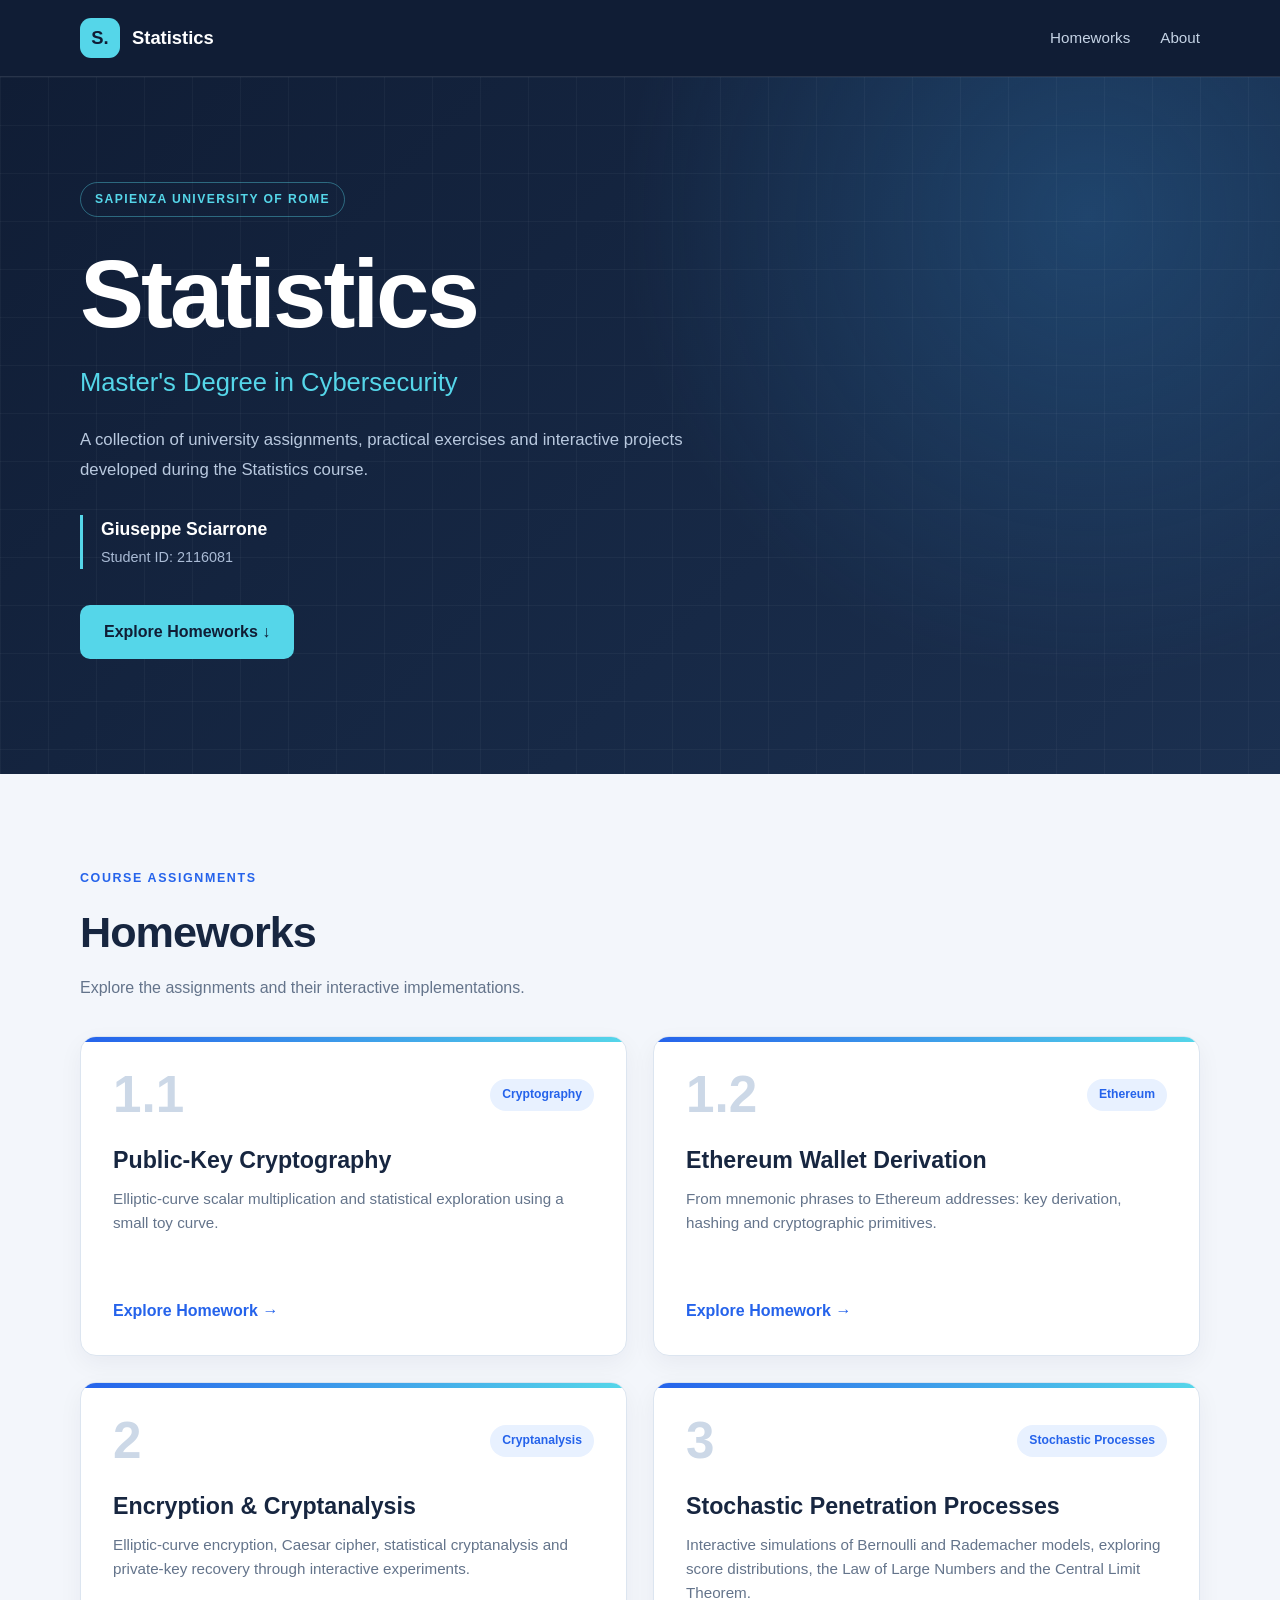
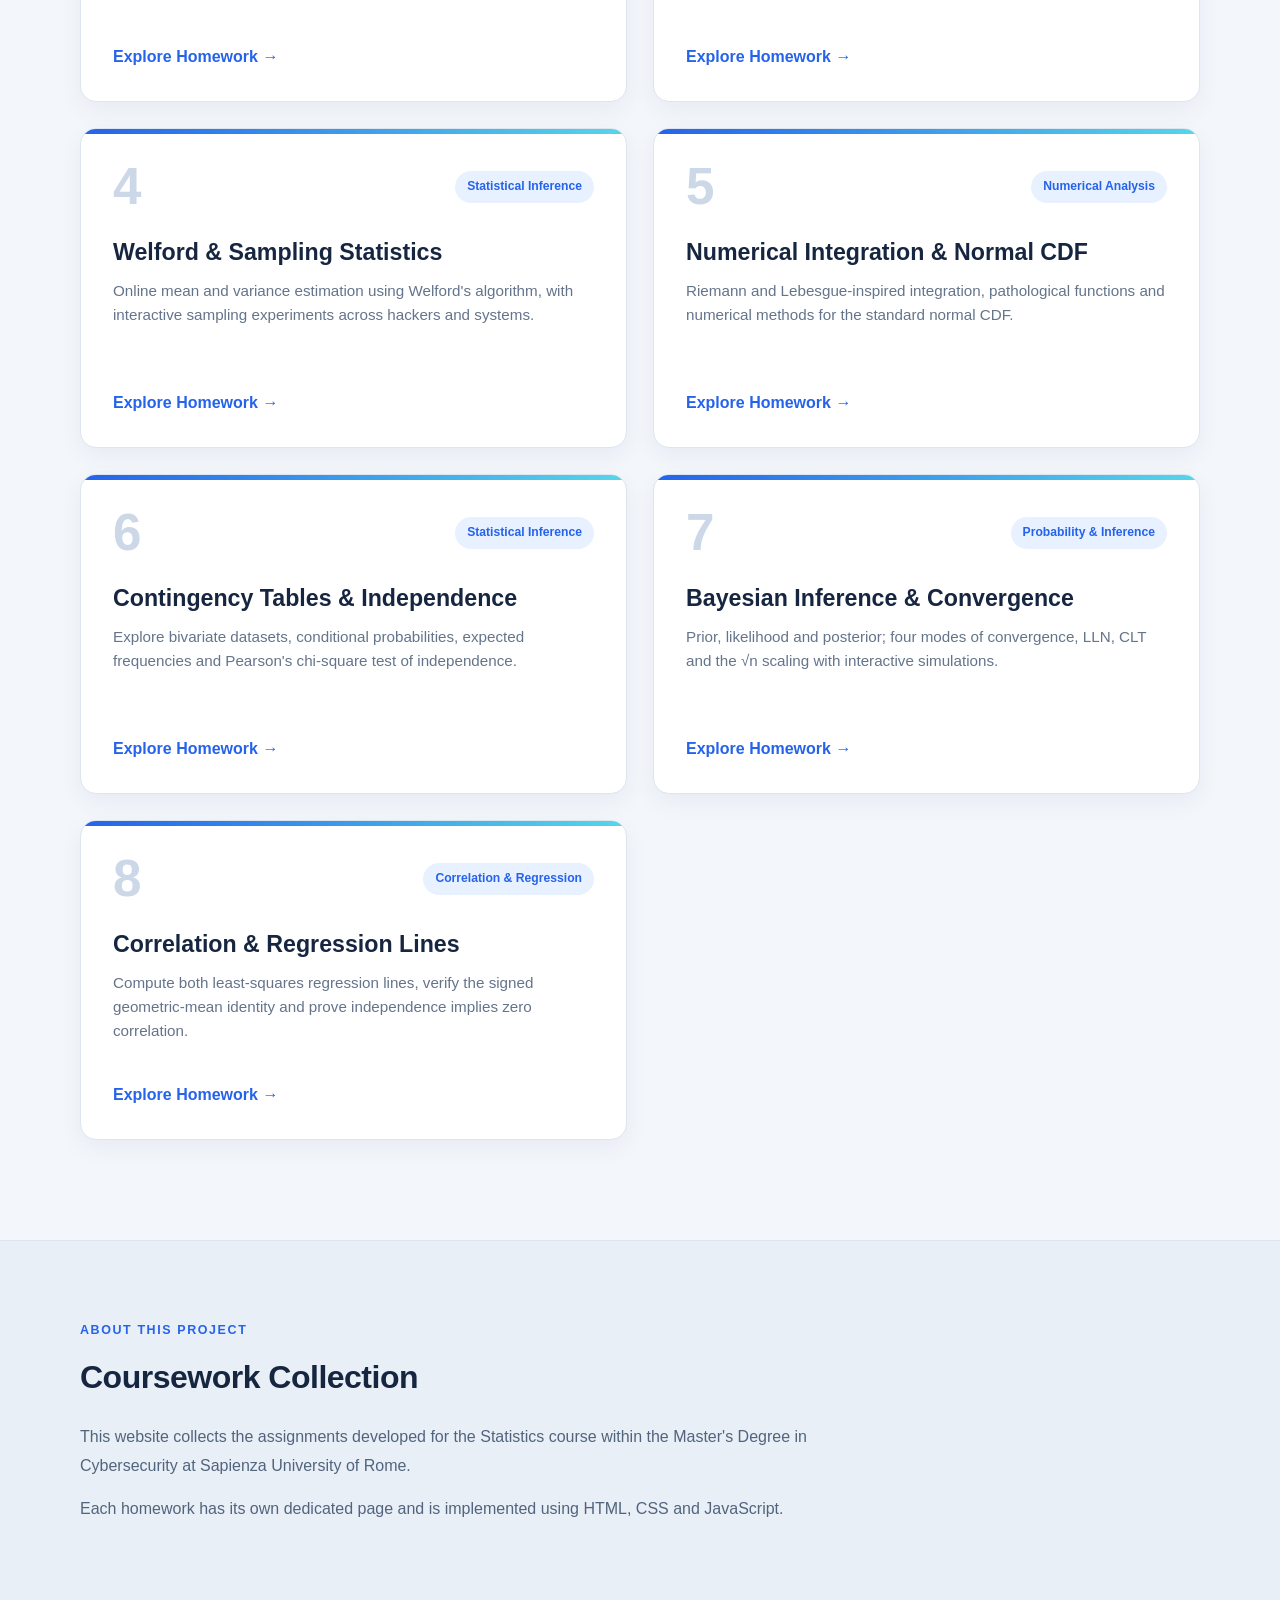
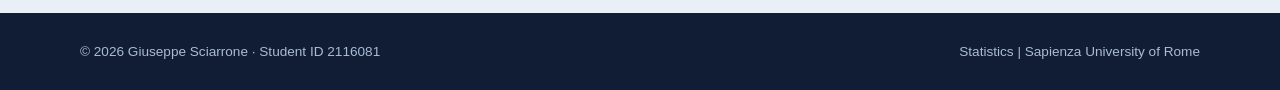
==== commit 656b3c14: "HOMEWORK 8" ====
--- a/index.html
+++ b/index.html
@@ -260,6 +260,19 @@
                         <a href="homeworks/hw7/hw7.html" class="card-link">Explore Homework &rarr;</a>
                     </article>
 
+                    <!-- HOMEWORK 8 -->
+                    <article class="homework-card">
+                        <div class="card-top">
+                            <span class="card-number">8</span>
+                            <span class="card-tag">Correlation &amp; Regression</span>
+                        </div>
+                        <div class="card-content">
+                            <h3>Correlation &amp; Regression Lines</h3>
+                            <p>Compute both least-squares regression lines, verify the signed geometric-mean identity and prove independence implies zero correlation.</p>
+                        </div>
+                        <a href="homeworks/hw8/hw8.html" class="card-link">Explore Homework &rarr;</a>
+                    </article>
+
                 </div>
 
             </div>
